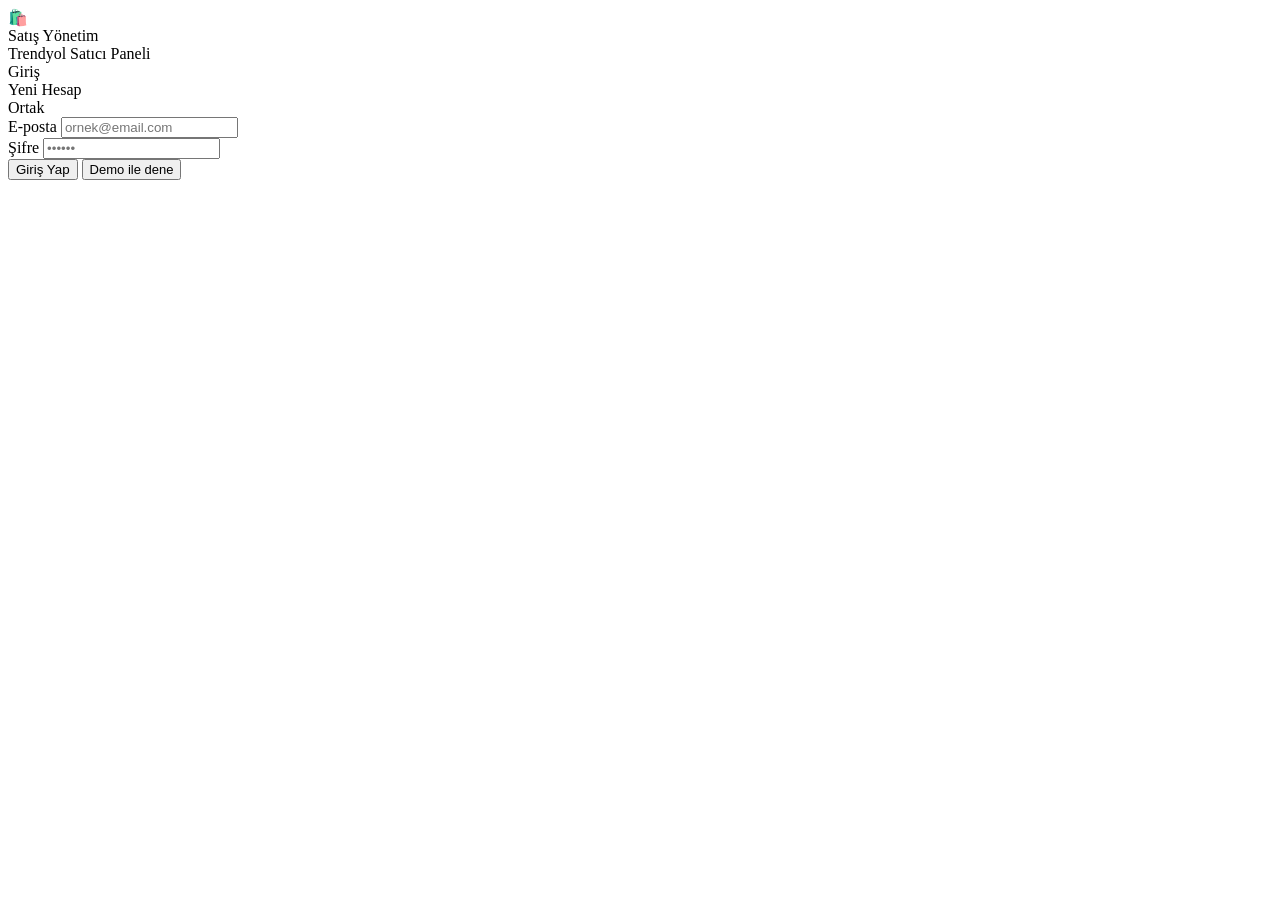
==== index.html @ 61158ddc "Add files via upload" ====
<!DOCTYPE html>
<html lang="tr">
<head>
<meta charset="UTF-8">
<meta name="viewport" content="width=device-width,initial-scale=1,viewport-fit=cover">
<meta name="theme-color" content="#0A0E1A">
<meta name="apple-mobile-web-app-capable" content="yes">
<meta name="apple-mobile-web-app-status-bar-style" content="black-translucent">
<meta name="apple-mobile-web-app-title" content="Satış Yönetim">
<link rel="manifest" href="manifest.json">
<link rel="apple-touch-icon" href="icons/icon-192.png">
<title>Satış Yönetim</title>
<link rel="stylesheet" href="css/app.css">
</head>
<body>

<div class="login-wrap" id="loginWrap">
  <div class="login-logo">
    <div class="login-logo-icon">🛍️</div>
    <div class="login-logo-title">Satış Yönetim</div>
    <div class="login-logo-sub">Trendyol Satıcı Paneli</div>
  </div>

  <div class="login-card">
    <div class="login-tabs">
      <div class="login-tab active" onclick="sekmeAc('giris')">Giriş</div>
      <div class="login-tab" onclick="sekmeAc('kayit')">Yeni Hesap</div>
      <div class="login-tab" onclick="sekmeAc('ortak')">Ortak</div>
    </div>

    <!-- GİRİŞ -->
    <div id="sekme-giris">
      <div class="form-group">
        <label class="form-label">E-posta</label>
        <input class="form-input" type="email" id="giris-email" placeholder="ornek@email.com" autocomplete="email">
      </div>
      <div class="form-group">
        <label class="form-label">Şifre</label>
        <input class="form-input" type="password" id="giris-sifre" placeholder="••••••" autocomplete="current-password">
      </div>
      <div id="giris-hata" class="text-red" style="font-size:13px;margin-bottom:10px;display:none"></div>
      <button class="btn btn-primary btn-full" onclick="girisYap()">Giriş Yap</button>
      <button class="btn btn-ghost btn-full mt-8" style="font-size:13px" onclick="demoGiris()">
        Demo ile dene
      </button>
    </div>

    <!-- KAYIT -->
    <div id="sekme-kayit" style="display:none">
      <div class="form-group">
        <label class="form-label">Adınız</label>
        <input class="form-input" type="text" id="kayit-ad" placeholder="Ad Soyad">
      </div>
      <div class="form-group">
        <label class="form-label">E-posta</label>
        <input class="form-input" type="email" id="kayit-email" placeholder="ornek@email.com">
      </div>
      <div class="form-group">
        <label class="form-label">Şifre</label>
        <input class="form-input" type="password" id="kayit-sifre" placeholder="En az 6 karakter">
      </div>
      <div id="kayit-hata" class="text-red" style="font-size:13px;margin-bottom:10px;display:none"></div>
      <button class="btn btn-primary btn-full" onclick="kayitOl()">Hesap Oluştur</button>
    </div>

    <!-- ORTAK GİRİŞİ -->
    <div id="sekme-ortak" style="display:none">
      <div style="background:var(--blue-l);border:1px solid var(--blue);border-radius:var(--r-md);padding:10px 12px;font-size:12px;color:var(--blue);margin-bottom:14px">
        Ortağınızdan aldığınız 8 haneli kodu girin
      </div>
      <div class="form-group">
        <label class="form-label">Ortak Kodu</label>
        <input class="form-input mono" type="text" id="ortak-kod" placeholder="ABC12345" maxlength="8" style="text-transform:uppercase;letter-spacing:2px">
      </div>
      <div class="form-group">
        <label class="form-label">E-posta</label>
        <input class="form-input" type="email" id="ortak-email" placeholder="ornek@email.com">
      </div>
      <div class="form-group">
        <label class="form-label">Şifre</label>
        <input class="form-input" type="password" id="ortak-sifre" placeholder="En az 6 karakter">
      </div>
      <div id="ortak-hata" class="text-red" style="font-size:13px;margin-bottom:10px;display:none"></div>
      <button class="btn btn-primary btn-full" onclick="ortakGiris()">Bağlan</button>
    </div>
  </div>
</div>

<div class="toast-container" id="toastCont"></div>

<script type="module">
import { auth, demoYukle } from './js/state.js';

window.sekmeAc = (sekme) => {
  ['giris','kayit','ortak'].forEach(s => {
    document.getElementById('sekme-'+s).style.display = s===sekme ? '' : 'none';
  });
  document.querySelectorAll('.login-tab').forEach((t,i) => {
    t.classList.toggle('active', ['giris','kayit','ortak'][i]===sekme);
  });
};

window.girisYap = () => {
  const email = document.getElementById('giris-email').value.trim();
  const sifre = document.getElementById('giris-sifre').value;
  const el = document.getElementById('giris-hata');
  const sonuc = auth.girisYap(email, sifre);
  if (sonuc.hata) { el.textContent = sonuc.hata; el.style.display=''; return; }
  el.style.display = 'none';
  window.location.href = 'pages/dashboard.html';
};

window.kayitOl = () => {
  const ad    = document.getElementById('kayit-ad').value.trim();
  const email = document.getElementById('kayit-email').value.trim();
  const sifre = document.getElementById('kayit-sifre').value;
  const el    = document.getElementById('kayit-hata');
  if (!ad || !email || !sifre) { el.textContent='Tüm alanları doldurun'; el.style.display=''; return; }
  if (sifre.length < 6) { el.textContent='Şifre en az 6 karakter'; el.style.display=''; return; }
  const sonuc = auth.kayitOl(email, sifre, ad);
  if (sonuc.hata) { el.textContent=sonuc.hata; el.style.display=''; return; }
  demoYukle();
  window.location.href = 'pages/dashboard.html';
};

window.ortakGiris = () => {
  const kod   = document.getElementById('ortak-kod').value.trim().toUpperCase();
  const email = document.getElementById('ortak-email').value.trim();
  const sifre = document.getElementById('ortak-sifre').value;
  const el    = document.getElementById('ortak-hata');
  const sonuc = auth.ortakGiris(email, sifre, kod);
  if (sonuc.hata) { el.textContent=sonuc.hata; el.style.display=''; return; }
  window.location.href = 'pages/dashboard.html';
};

window.demoGiris = () => {
  auth.kayitOl('demo@test.com','demo123','Demo Kullanıcı');
  demoYukle();
  window.location.href = 'pages/dashboard.html';
};

// Zaten giriş yapmışsa direkt yönlendir
const o = auth.oturum();
if (o) window.location.href = 'pages/dashboard.html';

// Enter tuşu
document.addEventListener('keydown', e => {
  if (e.key === 'Enter') {
    const aktif = document.querySelector('.login-tab.active')?.textContent;
    if (aktif === 'Giriş') girisYap();
    else if (aktif === 'Yeni Hesap') kayitOl();
    else if (aktif === 'Ortak') ortakGiris();
  }
});
</script>
</body>
</html>
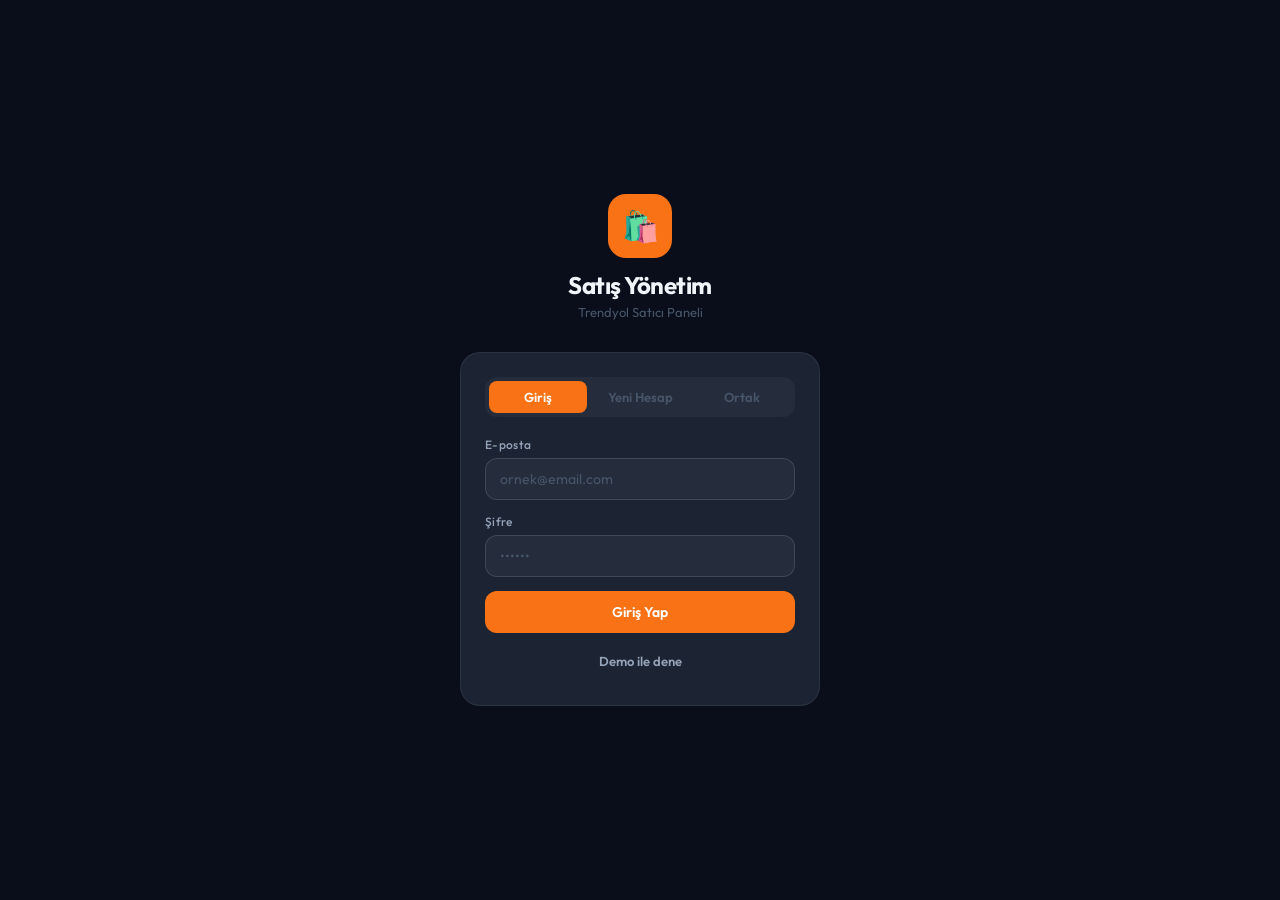
==== commit a736360d: "Add files via upload" ====
--- a/index.html
+++ b/index.html
@@ -10,7 +10,7 @@
 <link rel="manifest" href="manifest.json">
 <link rel="apple-touch-icon" href="icons/icon-192.png">
 <title>Satış Yönetim</title>
-<link rel="stylesheet" href="css/app.css">
+<link rel="stylesheet" href="./app.css">
 </head>
 <body>
 
@@ -89,7 +89,7 @@
 <div class="toast-container" id="toastCont"></div>
 
 <script type="module">
-import { auth, demoYukle } from './js/state.js';
+import { auth, demoYukle } from './state.js';
 
 window.sekmeAc = (sekme) => {
   ['giris','kayit','ortak'].forEach(s => {
@@ -107,7 +107,7 @@
   const sonuc = auth.girisYap(email, sifre);
   if (sonuc.hata) { el.textContent = sonuc.hata; el.style.display=''; return; }
   el.style.display = 'none';
-  window.location.href = 'pages/dashboard.html';
+  window.location.href = 'dashboard.html';
 };
 
 window.kayitOl = () => {
@@ -120,7 +120,7 @@
   const sonuc = auth.kayitOl(email, sifre, ad);
   if (sonuc.hata) { el.textContent=sonuc.hata; el.style.display=''; return; }
   demoYukle();
-  window.location.href = 'pages/dashboard.html';
+  window.location.href = 'dashboard.html';
 };
 
 window.ortakGiris = () => {
@@ -130,18 +130,18 @@
   const el    = document.getElementById('ortak-hata');
   const sonuc = auth.ortakGiris(email, sifre, kod);
   if (sonuc.hata) { el.textContent=sonuc.hata; el.style.display=''; return; }
-  window.location.href = 'pages/dashboard.html';
+  window.location.href = 'dashboard.html';
 };
 
 window.demoGiris = () => {
   auth.kayitOl('demo@test.com','demo123','Demo Kullanıcı');
   demoYukle();
-  window.location.href = 'pages/dashboard.html';
+  window.location.href = 'dashboard.html';
 };
 
 // Zaten giriş yapmışsa direkt yönlendir
 const o = auth.oturum();
-if (o) window.location.href = 'pages/dashboard.html';
+if (o) window.location.href = 'dashboard.html';
 
 // Enter tuşu
 document.addEventListener('keydown', e => {
--- a/app.css
+++ b/app.css
@@ -0,0 +1,733 @@
+/* ── TRENDYOL SATIŞ YÖNETİMİ · app.css ─────────────────────────
+   Mobile-first · Dark theme · PWA-ready
+──────────────────────────────────────────────────────────────── */
+
+@import url('https://fonts.googleapis.com/css2?family=Outfit:wght@300;400;500;600;700&family=JetBrains+Mono:wght@400;500&display=swap');
+
+/* ── TOKENS ─────────────────────────────────────────────────── */
+:root {
+  /* Renkler */
+  --bg0:    #0A0E1A;
+  --bg1:    #111827;
+  --bg2:    #1C2333;
+  --bg3:    #252D3D;
+  --bg4:    #2E3748;
+
+  --accent:     #F97316;  /* turuncu — Trendyol ruhu */
+  --accent-l:   rgba(249,115,22,.12);
+  --accent-dim: #C2610E;
+
+  --green:   #22C55E;
+  --green-l: rgba(34,197,94,.12);
+  --red:     #EF4444;
+  --red-l:   rgba(239,68,68,.12);
+  --blue:    #3B82F6;
+  --blue-l:  rgba(59,130,246,.12);
+  --yellow:  #EAB308;
+  --yellow-l:rgba(234,179,8,.12);
+
+  --t1: #F1F5F9;
+  --t2: #94A3B8;
+  --t3: #475569;
+  --t4: #2E3748;
+
+  --border:  rgba(255,255,255,.07);
+  --border2: rgba(255,255,255,.12);
+
+  /* Tipografi */
+  --font:  'Outfit', sans-serif;
+  --mono:  'JetBrains Mono', monospace;
+
+  /* Boşluk */
+  --r-sm: 8px;
+  --r-md: 12px;
+  --r-lg: 16px;
+  --r-xl: 20px;
+
+  /* Gölge */
+  --shadow-sm: 0 2px 8px rgba(0,0,0,.3);
+  --shadow-md: 0 4px 20px rgba(0,0,0,.4);
+  --shadow-lg: 0 8px 40px rgba(0,0,0,.5);
+
+  /* Nav yüksekliği */
+  --nav-h: 60px;
+  --topbar-h: 56px;
+}
+
+/* ── RESET ───────────────────────────────────────────────────── */
+*, *::before, *::after { box-sizing: border-box; margin: 0; padding: 0; }
+html { font-size: 16px; -webkit-text-size-adjust: 100%; }
+body {
+  font-family: var(--font);
+  background: var(--bg0);
+  color: var(--t1);
+  min-height: 100vh;
+  min-height: 100dvh;
+  overscroll-behavior: none;
+  -webkit-font-smoothing: antialiased;
+}
+button { font-family: var(--font); cursor: pointer; border: none; outline: none; }
+input, select, textarea { font-family: var(--font); outline: none; border: none; }
+a { text-decoration: none; color: inherit; }
+ul { list-style: none; }
+img { display: block; max-width: 100%; }
+
+/* ── SCROLLBAR ───────────────────────────────────────────────── */
+::-webkit-scrollbar { width: 4px; height: 4px; }
+::-webkit-scrollbar-track { background: var(--bg1); }
+::-webkit-scrollbar-thumb { background: var(--bg4); border-radius: 4px; }
+
+/* ── LAYOUT ──────────────────────────────────────────────────── */
+.app-shell {
+  display: flex;
+  flex-direction: column;
+  min-height: 100dvh;
+  max-width: 480px;
+  margin: 0 auto;
+  position: relative;
+}
+
+.topbar {
+  position: sticky;
+  top: 0;
+  z-index: 100;
+  height: var(--topbar-h);
+  background: var(--bg1);
+  border-bottom: 1px solid var(--border);
+  display: flex;
+  align-items: center;
+  padding: 0 16px;
+  gap: 12px;
+}
+.topbar-title {
+  flex: 1;
+  font-size: 17px;
+  font-weight: 600;
+  color: var(--t1);
+}
+.topbar-action {
+  width: 36px; height: 36px;
+  display: flex; align-items: center; justify-content: center;
+  background: var(--bg3);
+  border-radius: var(--r-md);
+  color: var(--t2);
+  font-size: 18px;
+  transition: background .15s;
+}
+.topbar-action:active { background: var(--bg4); }
+
+.page-content {
+  flex: 1;
+  padding: 16px 16px calc(var(--nav-h) + 16px);
+  overflow-y: auto;
+}
+
+/* ── ALT NAV ─────────────────────────────────────────────────── */
+.bottom-nav {
+  position: fixed;
+  bottom: 0; left: 50%;
+  transform: translateX(-50%);
+  width: 100%; max-width: 480px;
+  height: var(--nav-h);
+  background: var(--bg1);
+  border-top: 1px solid var(--border);
+  display: flex;
+  align-items: center;
+  z-index: 200;
+  padding-bottom: env(safe-area-inset-bottom);
+}
+.nav-item {
+  flex: 1;
+  display: flex;
+  flex-direction: column;
+  align-items: center;
+  justify-content: center;
+  gap: 4px;
+  padding: 8px 4px;
+  color: var(--t3);
+  transition: color .15s;
+  position: relative;
+}
+.nav-item.active { color: var(--accent); }
+.nav-item svg { width: 22px; height: 22px; }
+.nav-label { font-size: 10px; font-weight: 500; letter-spacing: .3px; }
+.nav-badge {
+  position: absolute;
+  top: 4px; right: calc(50% - 18px);
+  min-width: 16px; height: 16px;
+  background: var(--red);
+  border-radius: 8px;
+  font-size: 9px;
+  font-weight: 700;
+  color: #fff;
+  display: flex; align-items: center; justify-content: center;
+  padding: 0 4px;
+}
+
+/* ── KARTLAR ─────────────────────────────────────────────────── */
+.card {
+  background: var(--bg2);
+  border: 1px solid var(--border);
+  border-radius: var(--r-lg);
+  padding: 16px;
+}
+.card-header {
+  display: flex;
+  align-items: center;
+  justify-content: space-between;
+  margin-bottom: 14px;
+}
+.card-title {
+  font-size: 13px;
+  font-weight: 600;
+  color: var(--t2);
+  text-transform: uppercase;
+  letter-spacing: .8px;
+}
+
+/* ── ÜRÜN SATIRI ─────────────────────────────────────────────── */
+.urun-row {
+  display: flex;
+  align-items: center;
+  gap: 12px;
+  padding: 12px 0;
+  border-bottom: 1px solid var(--border);
+}
+.urun-row:last-child { border-bottom: none; }
+.urun-avatar {
+  width: 42px; height: 42px;
+  background: var(--bg3);
+  border-radius: var(--r-md);
+  display: flex; align-items: center; justify-content: center;
+  font-size: 18px;
+  flex-shrink: 0;
+}
+.urun-info { flex: 1; min-width: 0; }
+.urun-ad {
+  font-size: 13px;
+  font-weight: 500;
+  color: var(--t1);
+  white-space: nowrap;
+  overflow: hidden;
+  text-overflow: ellipsis;
+}
+.urun-meta {
+  font-size: 11px;
+  color: var(--t3);
+  margin-top: 2px;
+}
+.urun-fiyat {
+  text-align: right;
+  flex-shrink: 0;
+}
+.urun-fiyat-ana {
+  font-size: 15px;
+  font-weight: 700;
+  color: var(--t1);
+  font-family: var(--mono);
+}
+.urun-fiyat-sub {
+  font-size: 10px;
+  color: var(--t3);
+  margin-top: 1px;
+}
+
+/* ── STAT KARTLARI ───────────────────────────────────────────── */
+.stat-grid {
+  display: grid;
+  grid-template-columns: 1fr 1fr;
+  gap: 10px;
+}
+.stat-card {
+  background: var(--bg2);
+  border: 1px solid var(--border);
+  border-radius: var(--r-lg);
+  padding: 14px;
+}
+.stat-label {
+  font-size: 11px;
+  color: var(--t3);
+  font-weight: 500;
+  letter-spacing: .5px;
+  text-transform: uppercase;
+}
+.stat-value {
+  font-size: 22px;
+  font-weight: 700;
+  color: var(--t1);
+  font-family: var(--mono);
+  margin-top: 4px;
+  line-height: 1;
+}
+.stat-value.accent { color: var(--accent); }
+.stat-value.green  { color: var(--green); }
+.stat-value.red    { color: var(--red); }
+.stat-sub {
+  font-size: 11px;
+  color: var(--t3);
+  margin-top: 4px;
+}
+
+/* ── BUTONLAR ────────────────────────────────────────────────── */
+.btn {
+  display: inline-flex;
+  align-items: center;
+  justify-content: center;
+  gap: 8px;
+  padding: 12px 20px;
+  border-radius: var(--r-md);
+  font-size: 14px;
+  font-weight: 600;
+  transition: opacity .15s, transform .1s;
+  cursor: pointer;
+}
+.btn:active { transform: scale(.97); opacity: .85; }
+.btn-primary {
+  background: var(--accent);
+  color: #fff;
+}
+.btn-secondary {
+  background: var(--bg3);
+  color: var(--t1);
+  border: 1px solid var(--border2);
+}
+.btn-ghost {
+  background: transparent;
+  color: var(--t2);
+}
+.btn-danger {
+  background: var(--red-l);
+  color: var(--red);
+}
+.btn-success {
+  background: var(--green-l);
+  color: var(--green);
+}
+.btn-full { width: 100%; }
+.btn-sm { padding: 8px 14px; font-size: 12px; }
+.btn-icon {
+  width: 38px; height: 38px;
+  padding: 0;
+  border-radius: var(--r-md);
+}
+
+/* ── FORMLAR ─────────────────────────────────────────────────── */
+.form-group { margin-bottom: 14px; }
+.form-label {
+  display: block;
+  font-size: 12px;
+  font-weight: 500;
+  color: var(--t2);
+  margin-bottom: 6px;
+  letter-spacing: .3px;
+}
+.form-input {
+  width: 100%;
+  background: var(--bg3);
+  border: 1px solid var(--border2);
+  border-radius: var(--r-md);
+  padding: 11px 14px;
+  font-size: 14px;
+  color: var(--t1);
+  transition: border-color .15s;
+}
+.form-input:focus { border-color: var(--accent); }
+.form-input::placeholder { color: var(--t3); }
+.form-input[type="number"] { font-family: var(--mono); }
+.form-select {
+  width: 100%;
+  background: var(--bg3);
+  border: 1px solid var(--border2);
+  border-radius: var(--r-md);
+  padding: 11px 14px;
+  font-size: 14px;
+  color: var(--t1);
+  appearance: none;
+  cursor: pointer;
+}
+.form-row {
+  display: grid;
+  grid-template-columns: 1fr 1fr;
+  gap: 10px;
+}
+
+/* ── BADGE ───────────────────────────────────────────────────── */
+.badge {
+  display: inline-flex;
+  align-items: center;
+  padding: 3px 8px;
+  border-radius: 6px;
+  font-size: 11px;
+  font-weight: 600;
+}
+.badge-green  { background: var(--green-l);  color: var(--green); }
+.badge-red    { background: var(--red-l);    color: var(--red); }
+.badge-yellow { background: var(--yellow-l); color: var(--yellow); }
+.badge-blue   { background: var(--blue-l);   color: var(--blue); }
+.badge-accent { background: var(--accent-l); color: var(--accent); }
+
+/* ── STOK GÖSTERGESI ─────────────────────────────────────────── */
+.stok-bar {
+  height: 4px;
+  background: var(--bg4);
+  border-radius: 2px;
+  overflow: hidden;
+  margin-top: 6px;
+}
+.stok-bar-fill {
+  height: 100%;
+  border-radius: 2px;
+  transition: width .3s;
+}
+.stok-ok   .stok-bar-fill { background: var(--green); }
+.stok-az   .stok-bar-fill { background: var(--yellow); }
+.stok-bitti .stok-bar-fill { background: var(--red); }
+
+/* ── MODAL ───────────────────────────────────────────────────── */
+.modal-overlay {
+  position: fixed;
+  inset: 0;
+  background: rgba(0,0,0,.7);
+  z-index: 500;
+  display: flex;
+  align-items: flex-end;
+  justify-content: center;
+  opacity: 0;
+  pointer-events: none;
+  transition: opacity .2s;
+}
+.modal-overlay.open {
+  opacity: 1;
+  pointer-events: all;
+}
+.modal-sheet {
+  width: 100%;
+  max-width: 480px;
+  background: var(--bg2);
+  border-radius: 20px 20px 0 0;
+  padding: 20px 20px calc(20px + env(safe-area-inset-bottom));
+  transform: translateY(100%);
+  transition: transform .3s cubic-bezier(.32,.72,0,1);
+  max-height: 90dvh;
+  overflow-y: auto;
+}
+.modal-overlay.open .modal-sheet { transform: translateY(0); }
+.modal-handle {
+  width: 36px; height: 4px;
+  background: var(--bg4);
+  border-radius: 2px;
+  margin: 0 auto 20px;
+}
+.modal-title {
+  font-size: 18px;
+  font-weight: 700;
+  margin-bottom: 20px;
+}
+
+/* ── BOŞ DURUM ───────────────────────────────────────────────── */
+.empty-state {
+  text-align: center;
+  padding: 48px 24px;
+}
+.empty-icon { font-size: 48px; margin-bottom: 12px; opacity: .5; }
+.empty-title { font-size: 16px; font-weight: 600; color: var(--t2); margin-bottom: 6px; }
+.empty-sub { font-size: 13px; color: var(--t3); }
+
+/* ── TOAST ───────────────────────────────────────────────────── */
+.toast-container {
+  position: fixed;
+  top: 16px; left: 50%;
+  transform: translateX(-50%);
+  z-index: 999;
+  display: flex;
+  flex-direction: column;
+  gap: 8px;
+  width: calc(100% - 32px);
+  max-width: 400px;
+  pointer-events: none;
+}
+.toast {
+  background: var(--bg3);
+  border: 1px solid var(--border2);
+  border-radius: var(--r-md);
+  padding: 12px 16px;
+  font-size: 13px;
+  font-weight: 500;
+  display: flex;
+  align-items: center;
+  gap: 10px;
+  box-shadow: var(--shadow-md);
+  animation: toastIn .3s ease;
+}
+.toast.success { border-color: var(--green); color: var(--green); }
+.toast.error   { border-color: var(--red);   color: var(--red); }
+.toast.info    { border-color: var(--blue);  color: var(--blue); }
+@keyframes toastIn {
+  from { opacity: 0; transform: translateY(-12px); }
+  to   { opacity: 1; transform: translateY(0); }
+}
+
+/* ── SEARCH BAR ──────────────────────────────────────────────── */
+.search-bar {
+  display: flex;
+  align-items: center;
+  gap: 10px;
+  background: var(--bg3);
+  border: 1px solid var(--border2);
+  border-radius: var(--r-md);
+  padding: 10px 14px;
+  margin-bottom: 14px;
+}
+.search-bar input {
+  flex: 1;
+  background: transparent;
+  color: var(--t1);
+  font-size: 14px;
+}
+.search-bar input::placeholder { color: var(--t3); }
+
+/* ── SEKMELİ GÖRÜNÜM ─────────────────────────────────────────── */
+.tabs {
+  display: flex;
+  background: var(--bg2);
+  border-radius: var(--r-md);
+  padding: 4px;
+  gap: 4px;
+  margin-bottom: 16px;
+}
+.tab {
+  flex: 1;
+  padding: 8px;
+  text-align: center;
+  font-size: 12px;
+  font-weight: 600;
+  color: var(--t3);
+  border-radius: var(--r-sm);
+  transition: all .15s;
+  cursor: pointer;
+}
+.tab.active {
+  background: var(--bg4);
+  color: var(--t1);
+}
+
+/* ── TOGGLE ──────────────────────────────────────────────────── */
+.toggle-row {
+  display: flex;
+  align-items: center;
+  justify-content: space-between;
+  padding: 12px 0;
+  border-bottom: 1px solid var(--border);
+}
+.toggle-row:last-child { border-bottom: none; }
+.toggle-label { font-size: 14px; color: var(--t1); }
+.toggle-sub { font-size: 11px; color: var(--t3); margin-top: 2px; }
+.toggle {
+  position: relative;
+  width: 44px; height: 24px;
+  flex-shrink: 0;
+}
+.toggle input { opacity: 0; width: 0; height: 0; }
+.toggle-slider {
+  position: absolute;
+  inset: 0;
+  background: var(--bg4);
+  border-radius: 12px;
+  cursor: pointer;
+  transition: background .2s;
+}
+.toggle-slider::after {
+  content: '';
+  position: absolute;
+  left: 3px; top: 3px;
+  width: 18px; height: 18px;
+  background: var(--t2);
+  border-radius: 50%;
+  transition: transform .2s, background .2s;
+}
+.toggle input:checked + .toggle-slider { background: var(--accent); }
+.toggle input:checked + .toggle-slider::after { transform: translateX(20px); background: #fff; }
+
+/* ── HESAP SONUÇ KUTUSU ──────────────────────────────────────── */
+.sonuc-box {
+  background: linear-gradient(135deg, var(--accent-l), transparent);
+  border: 1px solid var(--accent);
+  border-radius: var(--r-lg);
+  padding: 20px;
+  text-align: center;
+}
+.sonuc-label { font-size: 12px; color: var(--t2); font-weight: 500; letter-spacing: .5px; text-transform: uppercase; }
+.sonuc-value {
+  font-size: 36px;
+  font-weight: 700;
+  color: var(--accent);
+  font-family: var(--mono);
+  margin: 8px 0 4px;
+  line-height: 1;
+}
+.sonuc-sub { font-size: 12px; color: var(--t3); }
+
+.detay-grid {
+  display: grid;
+  grid-template-columns: 1fr 1fr;
+  gap: 8px;
+  margin-top: 14px;
+}
+.detay-item {
+  background: var(--bg3);
+  border-radius: var(--r-md);
+  padding: 10px;
+}
+.detay-label { font-size: 10px; color: var(--t3); text-transform: uppercase; letter-spacing: .4px; }
+.detay-value { font-size: 14px; font-weight: 600; color: var(--t1); font-family: var(--mono); margin-top: 3px; }
+
+/* ── YARDIMCILAR ─────────────────────────────────────────────── */
+.divider { height: 1px; background: var(--border); margin: 16px 0; }
+.section-title {
+  font-size: 12px;
+  font-weight: 600;
+  color: var(--t3);
+  text-transform: uppercase;
+  letter-spacing: .8px;
+  margin-bottom: 10px;
+}
+.gap-8  { gap: 8px; }
+.gap-12 { gap: 12px; }
+.gap-16 { gap: 16px; }
+.mt-8  { margin-top: 8px; }
+.mt-12 { margin-top: 12px; }
+.mt-16 { margin-top: 16px; }
+.mt-20 { margin-top: 20px; }
+.mb-8  { margin-bottom: 8px; }
+.mb-12 { margin-bottom: 12px; }
+.mb-16 { margin-bottom: 16px; }
+.flex  { display: flex; }
+.flex-col { flex-direction: column; }
+.items-center { align-items: center; }
+.justify-between { justify-content: space-between; }
+.text-center { text-align: center; }
+.text-right  { text-align: right; }
+.text-muted  { color: var(--t3); }
+.text-accent { color: var(--accent); }
+.text-green  { color: var(--green); }
+.text-red    { color: var(--red); }
+.fw-600 { font-weight: 600; }
+.fw-700 { font-weight: 700; }
+.mono   { font-family: var(--mono); }
+.w-full { width: 100%; }
+
+/* ── LOGIN EKRANI ────────────────────────────────────────────── */
+.login-wrap {
+  min-height: 100dvh;
+  display: flex;
+  flex-direction: column;
+  align-items: center;
+  justify-content: center;
+  padding: 24px;
+  background: var(--bg0);
+}
+.login-logo {
+  text-align: center;
+  margin-bottom: 32px;
+}
+.login-logo-icon {
+  width: 64px; height: 64px;
+  background: var(--accent);
+  border-radius: 18px;
+  display: flex; align-items: center; justify-content: center;
+  font-size: 30px;
+  margin: 0 auto 12px;
+}
+.login-logo-title {
+  font-size: 24px;
+  font-weight: 700;
+  color: var(--t1);
+  letter-spacing: -0.5px;
+}
+.login-logo-sub {
+  font-size: 13px;
+  color: var(--t3);
+  margin-top: 4px;
+}
+.login-card {
+  width: 100%;
+  max-width: 360px;
+  background: var(--bg2);
+  border: 1px solid var(--border);
+  border-radius: 20px;
+  padding: 24px;
+}
+.login-tabs {
+  display: flex;
+  gap: 4px;
+  background: var(--bg3);
+  border-radius: var(--r-md);
+  padding: 4px;
+  margin-bottom: 20px;
+}
+.login-tab {
+  flex: 1;
+  padding: 8px;
+  text-align: center;
+  font-size: 13px;
+  font-weight: 600;
+  color: var(--t3);
+  border-radius: var(--r-sm);
+  cursor: pointer;
+  transition: all .15s;
+}
+.login-tab.active { background: var(--accent); color: #fff; }
+
+/* ── LOADING ─────────────────────────────────────────────────── */
+.spinner {
+  width: 20px; height: 20px;
+  border: 2px solid var(--bg4);
+  border-top-color: var(--accent);
+  border-radius: 50%;
+  animation: spin .6s linear infinite;
+}
+@keyframes spin { to { transform: rotate(360deg); } }
+
+.page-loading {
+  display: flex;
+  flex-direction: column;
+  align-items: center;
+  justify-content: center;
+  min-height: 200px;
+  gap: 12px;
+  color: var(--t3);
+  font-size: 13px;
+}
+
+/* ── STOK UYARI ──────────────────────────────────────────────── */
+.uyari-banner {
+  background: var(--yellow-l);
+  border: 1px solid var(--yellow);
+  border-radius: var(--r-md);
+  padding: 12px 14px;
+  font-size: 13px;
+  color: var(--yellow);
+  display: flex;
+  align-items: center;
+  gap: 10px;
+  margin-bottom: 12px;
+}
+
+/* ── FAB ─────────────────────────────────────────────────────── */
+.fab {
+  position: fixed;
+  bottom: calc(var(--nav-h) + 16px);
+  right: 16px;
+  width: 52px; height: 52px;
+  background: var(--accent);
+  border-radius: 16px;
+  display: flex;
+  align-items: center;
+  justify-content: center;
+  font-size: 24px;
+  color: #fff;
+  box-shadow: 0 4px 20px rgba(249,115,22,.4);
+  z-index: 100;
+  transition: transform .15s;
+}
+.fab:active { transform: scale(.92); }
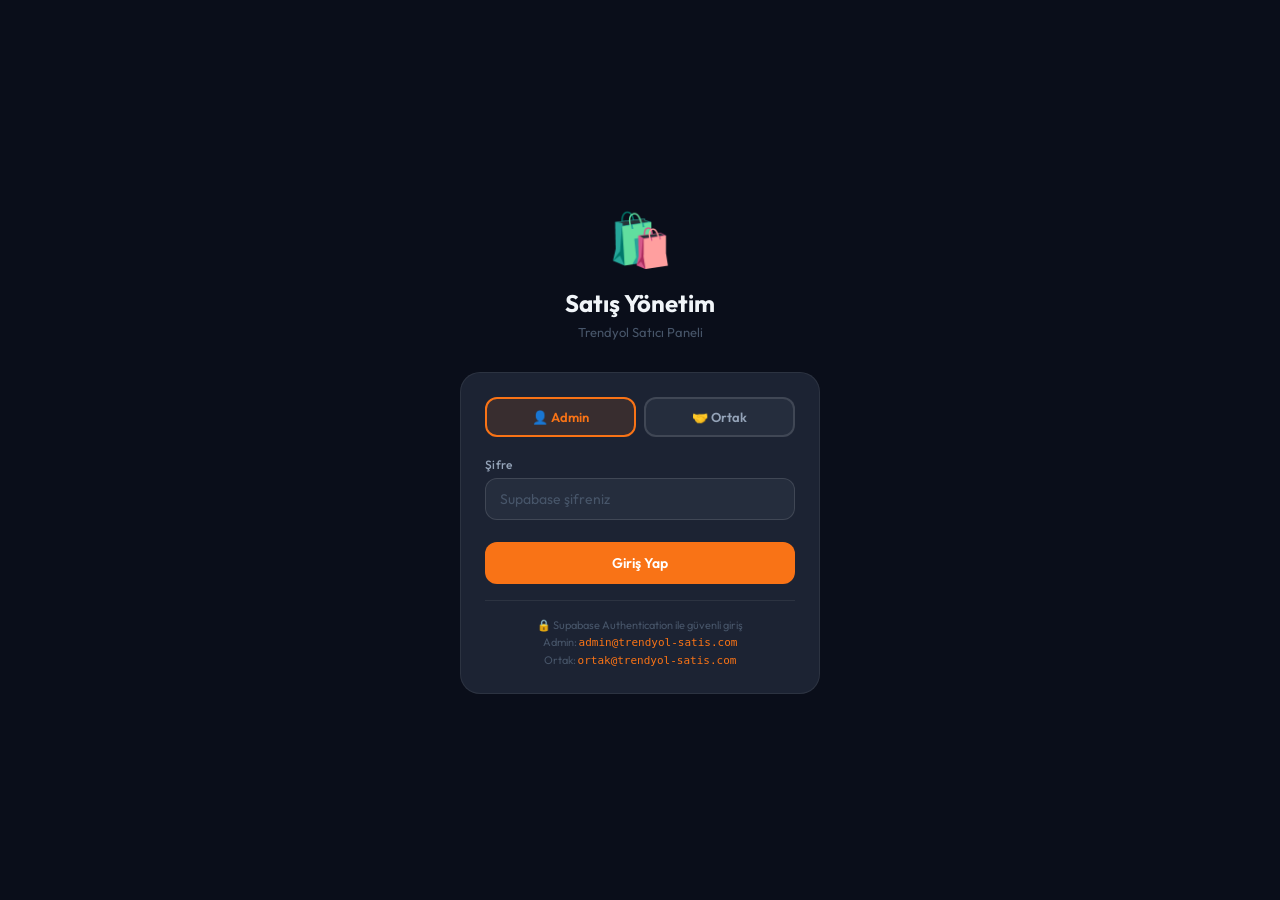
==== commit 7f65a835: "Add files via upload" ====
--- a/index.html
+++ b/index.html
@@ -4,154 +4,110 @@
 <meta charset="UTF-8">
 <meta name="viewport" content="width=device-width,initial-scale=1,viewport-fit=cover">
 <meta name="theme-color" content="#0A0E1A">
-<meta name="apple-mobile-web-app-capable" content="yes">
-<meta name="apple-mobile-web-app-status-bar-style" content="black-translucent">
-<meta name="apple-mobile-web-app-title" content="Satış Yönetim">
-<link rel="manifest" href="manifest.json">
-<link rel="apple-touch-icon" href="icons/icon-192.png">
-<title>Satış Yönetim</title>
+<meta name="mobile-web-app-capable" content="yes">
+<title>Satış Yönetim · Giriş</title>
+<link rel="manifest" href="./manifest.json">
+<link rel="apple-touch-icon" href="./icons/icon-192.png">
 <link rel="stylesheet" href="./app.css">
+<style>
+.giris-wrap{min-height:100dvh;display:flex;flex-direction:column;align-items:center;justify-content:center;padding:32px 20px;background:var(--bg0)}
+.giris-logo{font-size:52px;margin-bottom:16px}
+.giris-baslik{font-size:24px;font-weight:700;color:var(--t1);margin-bottom:6px;text-align:center}
+.giris-alt{font-size:13px;color:var(--t3);margin-bottom:32px;text-align:center}
+.giris-kart{width:100%;max-width:360px;background:var(--bg2);border:1px solid var(--border);border-radius:var(--r-xl);padding:24px}
+.giris-hata{background:var(--red-l);border:1px solid var(--red);border-radius:var(--r-md);padding:10px 14px;font-size:13px;color:var(--red);margin-bottom:16px;display:none;text-align:center}
+.kul-sec{display:flex;gap:8px;margin-bottom:20px}
+.kul-btn{flex:1;padding:10px;border-radius:var(--r-md);border:2px solid var(--border2);background:var(--bg3);color:var(--t2);font-size:13px;font-weight:600;cursor:pointer;text-align:center;transition:.2s}
+.kul-btn.active{border-color:var(--accent);color:var(--accent);background:var(--accent-l)}
+.giris-spinner{display:none;text-align:center;padding:8px;font-size:13px;color:var(--t3)}
+</style>
 </head>
 <body>
+<div class="giris-wrap">
+  <div class="giris-logo">🛍️</div>
+  <div class="giris-baslik">Satış Yönetim</div>
+  <div class="giris-alt">Trendyol Satıcı Paneli</div>
 
-<div class="login-wrap" id="loginWrap">
-  <div class="login-logo">
-    <div class="login-logo-icon">🛍️</div>
-    <div class="login-logo-title">Satış Yönetim</div>
-    <div class="login-logo-sub">Trendyol Satıcı Paneli</div>
-  </div>
-
-  <div class="login-card">
-    <div class="login-tabs">
-      <div class="login-tab active" onclick="sekmeAc('giris')">Giriş</div>
-      <div class="login-tab" onclick="sekmeAc('kayit')">Yeni Hesap</div>
-      <div class="login-tab" onclick="sekmeAc('ortak')">Ortak</div>
+  <div class="giris-kart">
+    <div class="kul-sec">
+      <div class="kul-btn active" id="btn-admin" onclick="kulSec('admin')">👤 Admin</div>
+      <div class="kul-btn" id="btn-ortak" onclick="kulSec('ortak')">🤝 Ortak</div>
     </div>
 
-    <!-- GİRİŞ -->
-    <div id="sekme-giris">
-      <div class="form-group">
-        <label class="form-label">E-posta</label>
-        <input class="form-input" type="email" id="giris-email" placeholder="ornek@email.com" autocomplete="email">
-      </div>
-      <div class="form-group">
-        <label class="form-label">Şifre</label>
-        <input class="form-input" type="password" id="giris-sifre" placeholder="••••••" autocomplete="current-password">
-      </div>
-      <div id="giris-hata" class="text-red" style="font-size:13px;margin-bottom:10px;display:none"></div>
-      <button class="btn btn-primary btn-full" onclick="girisYap()">Giriş Yap</button>
-      <button class="btn btn-ghost btn-full mt-8" style="font-size:13px" onclick="demoGiris()">
-        Demo ile dene
-      </button>
+    <div id="giris-hata" class="giris-hata"></div>
+
+    <div class="form-group">
+      <label class="form-label">Şifre</label>
+      <input class="form-input" type="password" id="giris-sifre"
+        placeholder="Supabase şifreniz"
+        onkeydown="if(event.key==='Enter')girisYap()">
     </div>
 
-    <!-- KAYIT -->
-    <div id="sekme-kayit" style="display:none">
-      <div class="form-group">
-        <label class="form-label">Adınız</label>
-        <input class="form-input" type="text" id="kayit-ad" placeholder="Ad Soyad">
-      </div>
-      <div class="form-group">
-        <label class="form-label">E-posta</label>
-        <input class="form-input" type="email" id="kayit-email" placeholder="ornek@email.com">
-      </div>
-      <div class="form-group">
-        <label class="form-label">Şifre</label>
-        <input class="form-input" type="password" id="kayit-sifre" placeholder="En az 6 karakter">
-      </div>
-      <div id="kayit-hata" class="text-red" style="font-size:13px;margin-bottom:10px;display:none"></div>
-      <button class="btn btn-primary btn-full" onclick="kayitOl()">Hesap Oluştur</button>
-    </div>
+    <div class="giris-spinner" id="giris-spinner">⏳ Giriş yapılıyor…</div>
+    <button class="btn btn-primary btn-full mt-8" id="giris-btn" onclick="girisYap()">Giriş Yap</button>
 
-    <!-- ORTAK GİRİŞİ -->
-    <div id="sekme-ortak" style="display:none">
-      <div style="background:var(--blue-l);border:1px solid var(--blue);border-radius:var(--r-md);padding:10px 12px;font-size:12px;color:var(--blue);margin-bottom:14px">
-        Ortağınızdan aldığınız 8 haneli kodu girin
-      </div>
-      <div class="form-group">
-        <label class="form-label">Ortak Kodu</label>
-        <input class="form-input mono" type="text" id="ortak-kod" placeholder="ABC12345" maxlength="8" style="text-transform:uppercase;letter-spacing:2px">
-      </div>
-      <div class="form-group">
-        <label class="form-label">E-posta</label>
-        <input class="form-input" type="email" id="ortak-email" placeholder="ornek@email.com">
-      </div>
-      <div class="form-group">
-        <label class="form-label">Şifre</label>
-        <input class="form-input" type="password" id="ortak-sifre" placeholder="En az 6 karakter">
-      </div>
-      <div id="ortak-hata" class="text-red" style="font-size:13px;margin-bottom:10px;display:none"></div>
-      <button class="btn btn-primary btn-full" onclick="ortakGiris()">Bağlan</button>
+    <div style="margin-top:16px;padding-top:16px;border-top:1px solid var(--border);font-size:11px;color:var(--t3);text-align:center;line-height:1.6">
+      🔒 Supabase Authentication ile güvenli giriş<br>
+      Admin: <code style="color:var(--accent)">admin@trendyol-satis.com</code><br>
+      Ortak: <code style="color:var(--accent)">ortak@trendyol-satis.com</code>
     </div>
   </div>
 </div>
 
-<div class="toast-container" id="toastCont"></div>
+<script type="module">
+import { sbAuth } from './supabase.js';
 
-<script type="module">
-import { auth, demoYukle } from './state.js';
-
-window.sekmeAc = (sekme) => {
-  ['giris','kayit','ortak'].forEach(s => {
-    document.getElementById('sekme-'+s).style.display = s===sekme ? '' : 'none';
-  });
-  document.querySelectorAll('.login-tab').forEach((t,i) => {
-    t.classList.toggle('active', ['giris','kayit','ortak'][i]===sekme);
-  });
+// Email → kullanıcı tipi mapping
+const EMAILS = {
+  admin: 'admin@trendyol-satis.com',
+  ortak: 'ortak@trendyol-satis.com',
 };
 
-window.girisYap = () => {
-  const email = document.getElementById('giris-email').value.trim();
-  const sifre = document.getElementById('giris-sifre').value;
-  const el = document.getElementById('giris-hata');
-  const sonuc = auth.girisYap(email, sifre);
-  if (sonuc.hata) { el.textContent = sonuc.hata; el.style.display=''; return; }
-  el.style.display = 'none';
-  window.location.href = 'dashboard.html';
+// Zaten giriş yapılmışsa yönlendir
+if(sbAuth.oturum()?.token) {
+  window.location.href = './dashboard.html';
+}
+
+let secili = 'admin';
+
+window.kulSec = (k) => {
+  secili = k;
+  document.getElementById('btn-admin').classList.toggle('active', k==='admin');
+  document.getElementById('btn-ortak').classList.toggle('active', k==='ortak');
+  document.getElementById('giris-sifre').value = '';
+  document.getElementById('giris-hata').style.display = 'none';
 };
 
-window.kayitOl = () => {
-  const ad    = document.getElementById('kayit-ad').value.trim();
-  const email = document.getElementById('kayit-email').value.trim();
-  const sifre = document.getElementById('kayit-sifre').value;
-  const el    = document.getElementById('kayit-hata');
-  if (!ad || !email || !sifre) { el.textContent='Tüm alanları doldurun'; el.style.display=''; return; }
-  if (sifre.length < 6) { el.textContent='Şifre en az 6 karakter'; el.style.display=''; return; }
-  const sonuc = auth.kayitOl(email, sifre, ad);
-  if (sonuc.hata) { el.textContent=sonuc.hata; el.style.display=''; return; }
-  demoYukle();
-  window.location.href = 'dashboard.html';
+window.girisYap = async () => {
+  const sifre = document.getElementById('giris-sifre').value.trim();
+  const hataEl = document.getElementById('giris-hata');
+  const btn = document.getElementById('giris-btn');
+  const spinner = document.getElementById('giris-spinner');
+
+  if(!sifre) {
+    hataEl.textContent = 'Şifre giriniz';
+    hataEl.style.display = '';
+    return;
+  }
+
+  btn.disabled = true;
+  spinner.style.display = '';
+  hataEl.style.display = 'none';
+
+  const sonuc = await sbAuth.girisYap(EMAILS[secili], sifre);
+
+  btn.disabled = false;
+  spinner.style.display = 'none';
+
+  if(sonuc.ok) {
+    window.location.href = './dashboard.html';
+  } else {
+    hataEl.textContent = sonuc.hata || 'Hatalı şifre';
+    hataEl.style.display = '';
+    document.getElementById('giris-sifre').value = '';
+    document.getElementById('giris-sifre').focus();
+  }
 };
-
-window.ortakGiris = () => {
-  const kod   = document.getElementById('ortak-kod').value.trim().toUpperCase();
-  const email = document.getElementById('ortak-email').value.trim();
-  const sifre = document.getElementById('ortak-sifre').value;
-  const el    = document.getElementById('ortak-hata');
-  const sonuc = auth.ortakGiris(email, sifre, kod);
-  if (sonuc.hata) { el.textContent=sonuc.hata; el.style.display=''; return; }
-  window.location.href = 'dashboard.html';
-};
-
-window.demoGiris = () => {
-  auth.kayitOl('demo@test.com','demo123','Demo Kullanıcı');
-  demoYukle();
-  window.location.href = 'dashboard.html';
-};
-
-// Zaten giriş yapmışsa direkt yönlendir
-const o = auth.oturum();
-if (o) window.location.href = 'dashboard.html';
-
-// Enter tuşu
-document.addEventListener('keydown', e => {
-  if (e.key === 'Enter') {
-    const aktif = document.querySelector('.login-tab.active')?.textContent;
-    if (aktif === 'Giriş') girisYap();
-    else if (aktif === 'Yeni Hesap') kayitOl();
-    else if (aktif === 'Ortak') ortakGiris();
-  }
-});
 </script>
 </body>
 </html>
--- a/app.css
+++ b/app.css
@@ -149,7 +149,7 @@
   position: relative;
 }
 .nav-item.active { color: var(--accent); }
-.nav-item svg { width: 22px; height: 22px; }
+.nav-item svg { width: 20px; height: 20px; }
 .nav-label { font-size: 10px; font-weight: 500; letter-spacing: .3px; }
 .nav-badge {
   position: absolute;
@@ -731,3 +731,70 @@
   transition: transform .15s;
 }
 .fab:active { transform: scale(.92); }
+
+/* ── ARANILIR DROPDOWN ───────────────────────────────────────── */
+.searchable-wrap { position:relative; }
+.searchable-input {
+  width:100%; background:var(--bg3); border:1px solid var(--border2);
+  border-radius:var(--r-md); padding:11px 14px; font-size:14px;
+  color:var(--t1); cursor:pointer;
+}
+.searchable-input:focus { border-color:var(--accent); outline:none; }
+.searchable-dropdown {
+  position:absolute; top:calc(100% + 4px); left:0; right:0; z-index:300;
+  background:var(--bg2); border:1px solid var(--border2);
+  border-radius:var(--r-md); max-height:220px; overflow-y:auto;
+  box-shadow:var(--shadow-md); display:none;
+}
+.searchable-dropdown.open { display:block; }
+.searchable-search {
+  padding:10px 12px; border-bottom:1px solid var(--border);
+}
+.searchable-search input {
+  width:100%; background:var(--bg3); border:1px solid var(--border2);
+  border-radius:var(--r-sm); padding:7px 10px; font-size:13px; color:var(--t1);
+}
+.searchable-option {
+  padding:10px 14px; font-size:13px; color:var(--t1);
+  cursor:pointer; border-bottom:1px solid var(--border); transition:background .1s;
+}
+.searchable-option:hover { background:var(--bg3); }
+.searchable-option:last-child { border-bottom:none; }
+.searchable-option .opt-sub { font-size:11px; color:var(--t3); margin-top:2px; }
+.searchable-none { padding:12px 14px; font-size:13px; color:var(--t3); text-align:center; }
+
+/* ── ÜRÜN KARTI (oluşturulmuş ürünler) ──────────────────────── */
+.urun-kart {
+  background:var(--bg2); border:1px solid var(--border);
+  border-radius:var(--r-lg); padding:14px; margin-bottom:10px;
+}
+.urun-kart-header {
+  display:flex; align-items:flex-start; gap:10px; margin-bottom:10px;
+}
+.urun-kart-ikon {
+  width:40px; height:40px; background:var(--bg3); border-radius:var(--r-md);
+  display:flex; align-items:center; justify-content:center;
+  font-size:18px; flex-shrink:0;
+}
+.urun-kart-bilgi { flex:1; min-width:0; }
+.urun-kart-ad {
+  font-size:14px; font-weight:600; color:var(--t1);
+  white-space:nowrap; overflow:hidden; text-overflow:ellipsis;
+}
+.urun-kart-meta { font-size:11px; color:var(--t3); margin-top:3px; }
+.urun-kart-fiyatlar {
+  display:grid; grid-template-columns:1fr 1fr; gap:8px; margin-bottom:10px;
+}
+.urun-kart-fiyat-item { background:var(--bg3); border-radius:var(--r-md); padding:8px 10px; }
+.urun-kart-fiyat-label { font-size:10px; color:var(--t3); text-transform:uppercase; letter-spacing:.4px; }
+.urun-kart-fiyat-val { font-size:15px; font-weight:700; font-family:var(--mono); margin-top:2px; }
+.kar-badge {
+  display:inline-flex; align-items:center; gap:6px;
+  padding:6px 10px; border-radius:var(--r-md); font-size:12px; font-weight:600;
+  width:100%; justify-content:space-between; margin-bottom:8px;
+}
+.kar-badge.kar  { background:var(--green-l); color:var(--green); border:1px solid var(--green); }
+.kar-badge.zarar{ background:var(--red-l);   color:var(--red);   border:1px solid var(--red); }
+.urun-kart-actions {
+  display:flex; gap:6px;
+}
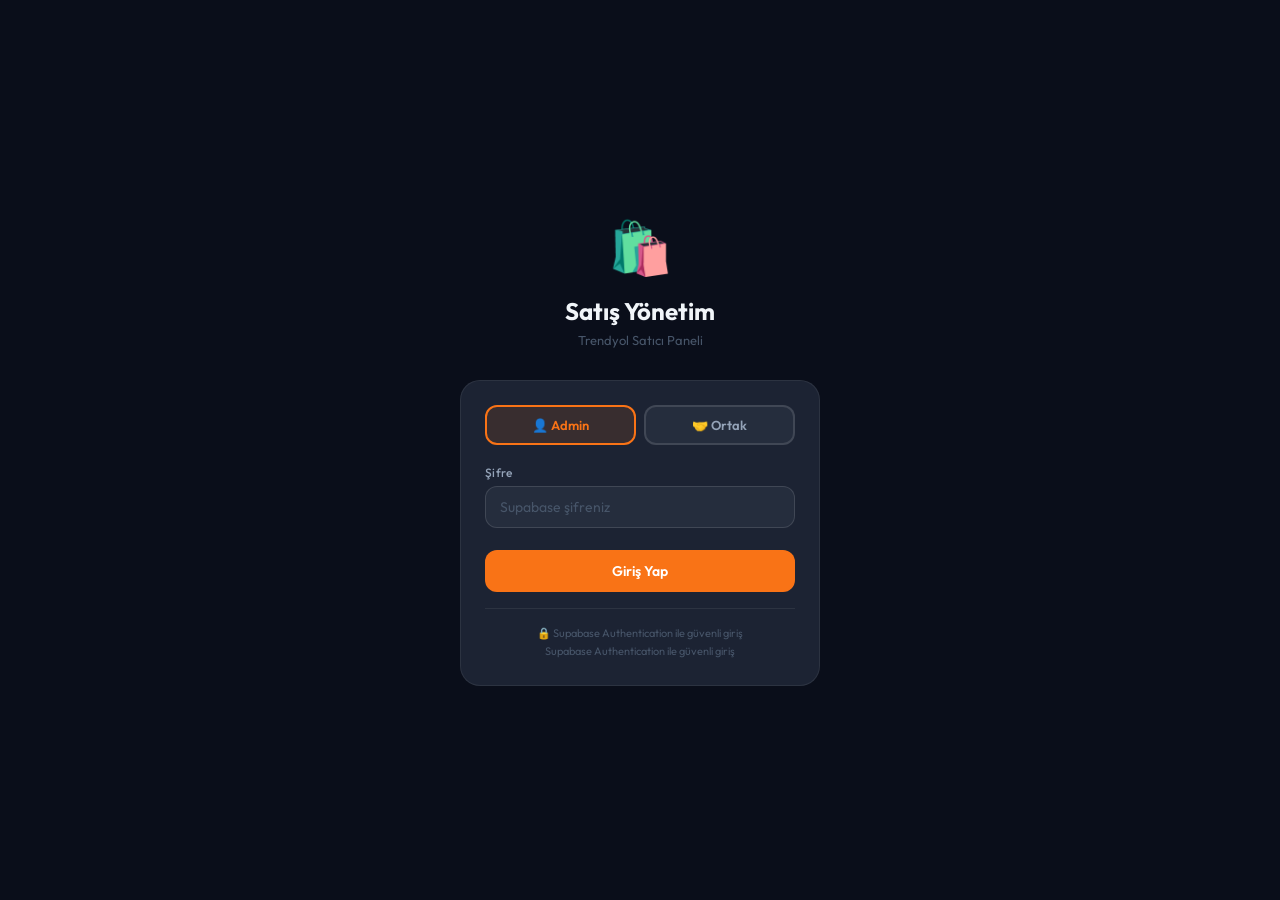
==== commit 7c5ef959: "Add files via upload" ====
--- a/index.html
+++ b/index.html
@@ -48,8 +48,7 @@
 
     <div style="margin-top:16px;padding-top:16px;border-top:1px solid var(--border);font-size:11px;color:var(--t3);text-align:center;line-height:1.6">
       🔒 Supabase Authentication ile güvenli giriş<br>
-      Admin: <code style="color:var(--accent)">admin@trendyol-satis.com</code><br>
-      Ortak: <code style="color:var(--accent)">ortak@trendyol-satis.com</code>
+      Supabase Authentication ile güvenli giriş
     </div>
   </div>
 </div>
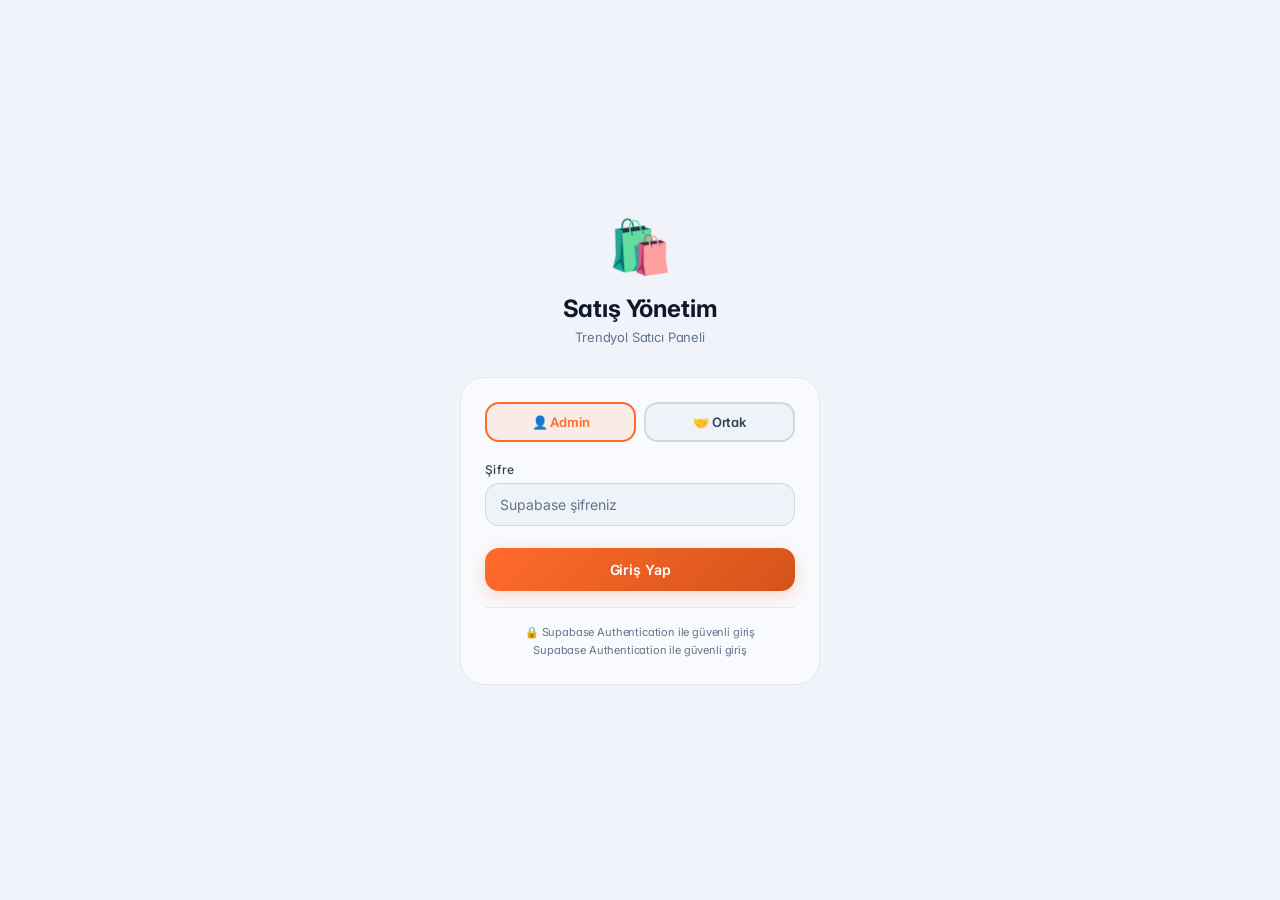
==== commit bf55f960: "Finans modülü tamamlandı, kombo siparişler ve UI optimize edildi, Claude AI fatura okuma iyileştiril" ====
--- a/index.html
+++ b/index.html
@@ -55,6 +55,7 @@
 
 <script type="module">
 import { sbAuth } from './supabase.js';
+import { logDB } from './state.js';
 
 // Email → kullanıcı tipi mapping
 const EMAILS = {
@@ -99,6 +100,7 @@
   spinner.style.display = 'none';
 
   if(sonuc.ok) {
+    logDB.ekle('giris', `${secili} olarak giriş yapıldı`);
     window.location.href = './dashboard.html';
   } else {
     hataEl.textContent = sonuc.hata || 'Hatalı şifre';
--- a/app.css
+++ b/app.css
@@ -1,57 +1,69 @@
 /* ── TRENDYOL SATIŞ YÖNETİMİ · app.css ─────────────────────────
-   Mobile-first · Dark theme · PWA-ready
+   Mobile-first · Light theme · PWA-ready
 ──────────────────────────────────────────────────────────────── */
 
-@import url('https://fonts.googleapis.com/css2?family=Outfit:wght@300;400;500;600;700&family=JetBrains+Mono:wght@400;500&display=swap');
+@import url('https://fonts.googleapis.com/css2?family=Inter:wght@300;400;500;600;700;800&family=JetBrains+Mono:wght@400;500;600&display=swap');
 
 /* ── TOKENS ─────────────────────────────────────────────────── */
 :root {
-  /* Renkler */
-  --bg0:    #0A0E1A;
-  --bg1:    #111827;
-  --bg2:    #1C2333;
-  --bg3:    #252D3D;
-  --bg4:    #2E3748;
-
-  --accent:     #F97316;  /* turuncu — Trendyol ruhu */
-  --accent-l:   rgba(249,115,22,.12);
-  --accent-dim: #C2610E;
-
-  --green:   #22C55E;
-  --green-l: rgba(34,197,94,.12);
-  --red:     #EF4444;
-  --red-l:   rgba(239,68,68,.12);
-  --blue:    #3B82F6;
-  --blue-l:  rgba(59,130,246,.12);
-  --yellow:  #EAB308;
-  --yellow-l:rgba(234,179,8,.12);
-
-  --t1: #F1F5F9;
-  --t2: #94A3B8;
-  --t3: #475569;
-  --t4: #2E3748;
-
-  --border:  rgba(255,255,255,.07);
-  --border2: rgba(255,255,255,.12);
+  /* Renkler — açık palet */
+  --bg0:    #F0F4FA;
+  --bg1:    #FFFFFF;
+  --bg2:    #F8FAFD;
+  --bg3:    #EEF2F9;
+  --bg4:    #E4EAF5;
+  --bg5:    #D8E1F0;
+
+  --accent:      #FF6B2B;  /* Trendyol turuncu */
+  --accent-l:    rgba(255,107,43,.10);
+  --accent-dim:  #D4531A;
+  --accent-glow: rgba(255,107,43,.18);
+
+  --green:    #059669;
+  --green-l:  rgba(5,150,105,.10);
+  --green-dim:#047857;
+  --red:      #E11D48;
+  --red-l:    rgba(225,29,72,.10);
+  --blue:     #4F46E5;
+  --blue-l:   rgba(79,70,229,.10);
+  --purple:   #7C3AED;
+  --purple-l: rgba(124,58,237,.10);
+  --yellow:   #D97706;
+  --yellow-l: rgba(217,119,6,.10);
+  --cyan:     #0891B2;
+  --cyan-l:   rgba(8,145,178,.10);
+
+  --t1: #0F172A;
+  --t2: #334155;
+  --t3: #64748B;
+  --t4: #94A3B8;
+
+  --border:  rgba(0,0,0,.07);
+  --border2: rgba(0,0,0,.11);
+  --border3: rgba(0,0,0,.16);
 
   /* Tipografi */
-  --font:  'Outfit', sans-serif;
-  --mono:  'JetBrains Mono', monospace;
-
-  /* Boşluk */
-  --r-sm: 8px;
-  --r-md: 12px;
-  --r-lg: 16px;
-  --r-xl: 20px;
-
-  /* Gölge */
-  --shadow-sm: 0 2px 8px rgba(0,0,0,.3);
-  --shadow-md: 0 4px 20px rgba(0,0,0,.4);
-  --shadow-lg: 0 8px 40px rgba(0,0,0,.5);
+  --font:  'Inter', system-ui, -apple-system, sans-serif;
+  --mono:  'JetBrains Mono', 'Fira Code', monospace;
+
+  /* Radius */
+  --r-xs: 6px;
+  --r-sm: 10px;
+  --r-md: 14px;
+  --r-lg: 18px;
+  --r-xl: 24px;
+  --r-2xl:32px;
+
+  /* Gölge — hafif */
+  --shadow-sm: 0 1px 3px rgba(0,0,0,.08), 0 1px 2px rgba(0,0,0,.05);
+  --shadow-md: 0 4px 12px rgba(0,0,0,.10), 0 1px 3px rgba(0,0,0,.06);
+  --shadow-lg: 0 8px 24px rgba(0,0,0,.12), 0 2px 6px rgba(0,0,0,.07);
+  --shadow-accent: 0 4px 16px rgba(255,107,43,.25);
+  --shadow-green:  0 4px 16px rgba(5,150,105,.20);
 
   /* Nav yüksekliği */
-  --nav-h: 60px;
-  --topbar-h: 56px;
+  --nav-h:     64px;
+  --topbar-h:  60px;
 }
 
 /* ── RESET ───────────────────────────────────────────────────── */
@@ -65,6 +77,9 @@
   min-height: 100dvh;
   overscroll-behavior: none;
   -webkit-font-smoothing: antialiased;
+  -moz-osx-font-smoothing: grayscale;
+  font-feature-settings: 'cv02','cv03','cv04','cv11';
+  letter-spacing: -0.01em;
 }
 button { font-family: var(--font); cursor: pointer; border: none; outline: none; }
 input, select, textarea { font-family: var(--font); outline: none; border: none; }
@@ -92,7 +107,9 @@
   top: 0;
   z-index: 100;
   height: var(--topbar-h);
-  background: var(--bg1);
+  background: rgba(14,20,32,.85);
+  backdrop-filter: blur(20px) saturate(1.8);
+  -webkit-backdrop-filter: blur(20px) saturate(1.8);
   border-bottom: 1px solid var(--border);
   display: flex;
   align-items: center;
@@ -102,19 +119,21 @@
 .topbar-title {
   flex: 1;
   font-size: 17px;
-  font-weight: 600;
-  color: var(--t1);
+  font-weight: 700;
+  color: var(--t1);
+  letter-spacing: -0.02em;
 }
 .topbar-action {
-  width: 36px; height: 36px;
+  width: 38px; height: 38px;
   display: flex; align-items: center; justify-content: center;
   background: var(--bg3);
   border-radius: var(--r-md);
   color: var(--t2);
-  font-size: 18px;
-  transition: background .15s;
-}
-.topbar-action:active { background: var(--bg4); }
+  font-size: 17px;
+  transition: background .15s, transform .1s;
+  cursor: pointer;
+}
+.topbar-action:active { background: var(--bg4); transform: scale(.93); }
 
 .page-content {
   flex: 1;
@@ -129,7 +148,9 @@
   transform: translateX(-50%);
   width: 100%; max-width: 480px;
   height: var(--nav-h);
-  background: var(--bg1);
+  background: rgba(14,20,32,.92);
+  backdrop-filter: blur(24px) saturate(1.8);
+  -webkit-backdrop-filter: blur(24px) saturate(1.8);
   border-top: 1px solid var(--border);
   display: flex;
   align-items: center;
@@ -142,15 +163,17 @@
   flex-direction: column;
   align-items: center;
   justify-content: center;
-  gap: 4px;
-  padding: 8px 4px;
-  color: var(--t3);
-  transition: color .15s;
+  gap: 3px;
+  padding: 8px 2px;
+  color: var(--t3);
+  transition: color .2s;
   position: relative;
 }
 .nav-item.active { color: var(--accent); }
-.nav-item svg { width: 20px; height: 20px; }
-.nav-label { font-size: 10px; font-weight: 500; letter-spacing: .3px; }
+.nav-item.active svg { filter: drop-shadow(0 0 6px var(--accent-glow)); }
+.nav-item svg { width: 20px; height: 20px; transition: transform .15s; }
+.nav-item:active svg { transform: scale(.87); }
+.nav-label { font-size: 9.5px; font-weight: 600; letter-spacing: .2px; }
 .nav-badge {
   position: absolute;
   top: 4px; right: calc(50% - 18px);
@@ -170,6 +193,7 @@
   border: 1px solid var(--border);
   border-radius: var(--r-lg);
   padding: 16px;
+  box-shadow: var(--shadow-sm);
 }
 .card-header {
   display: flex;
@@ -178,11 +202,11 @@
   margin-bottom: 14px;
 }
 .card-title {
-  font-size: 13px;
-  font-weight: 600;
-  color: var(--t2);
+  font-size: 11.5px;
+  font-weight: 700;
+  color: var(--t3);
   text-transform: uppercase;
-  letter-spacing: .8px;
+  letter-spacing: 1px;
 }
 
 /* ── ÜRÜN SATIRI ─────────────────────────────────────────────── */
@@ -190,31 +214,35 @@
   display: flex;
   align-items: center;
   gap: 12px;
-  padding: 12px 0;
+  padding: 13px 0;
   border-bottom: 1px solid var(--border);
+  transition: background .15s;
 }
 .urun-row:last-child { border-bottom: none; }
 .urun-avatar {
-  width: 42px; height: 42px;
+  width: 44px; height: 44px;
   background: var(--bg3);
   border-radius: var(--r-md);
   display: flex; align-items: center; justify-content: center;
-  font-size: 18px;
+  font-size: 20px;
   flex-shrink: 0;
+  border: 1px solid var(--border);
 }
 .urun-info { flex: 1; min-width: 0; }
 .urun-ad {
-  font-size: 13px;
-  font-weight: 500;
+  font-size: 13.5px;
+  font-weight: 600;
   color: var(--t1);
   white-space: nowrap;
   overflow: hidden;
   text-overflow: ellipsis;
+  letter-spacing: -0.01em;
 }
 .urun-meta {
   font-size: 11px;
   color: var(--t3);
-  margin-top: 2px;
+  margin-top: 3px;
+  font-weight: 500;
 }
 .urun-fiyat {
   text-align: right;
@@ -242,30 +270,35 @@
   background: var(--bg2);
   border: 1px solid var(--border);
   border-radius: var(--r-lg);
-  padding: 14px;
-}
+  padding: 16px 14px;
+  box-shadow: var(--shadow-sm);
+  transition: border-color .2s;
+}
+.stat-card:hover { border-color: var(--border2); }
 .stat-label {
-  font-size: 11px;
-  color: var(--t3);
-  font-weight: 500;
-  letter-spacing: .5px;
+  font-size: 10.5px;
+  color: var(--t3);
+  font-weight: 600;
+  letter-spacing: .7px;
   text-transform: uppercase;
 }
 .stat-value {
-  font-size: 22px;
-  font-weight: 700;
+  font-size: 24px;
+  font-weight: 800;
   color: var(--t1);
   font-family: var(--mono);
-  margin-top: 4px;
+  margin-top: 6px;
   line-height: 1;
-}
-.stat-value.accent { color: var(--accent); }
-.stat-value.green  { color: var(--green); }
+  letter-spacing: -0.03em;
+}
+.stat-value.accent { color: var(--accent); text-shadow: 0 0 24px var(--accent-glow); }
+.stat-value.green  { color: var(--green);  text-shadow: 0 0 20px rgba(16,185,129,.2); }
 .stat-value.red    { color: var(--red); }
 .stat-sub {
   font-size: 11px;
   color: var(--t3);
-  margin-top: 4px;
+  margin-top: 5px;
+  font-weight: 500;
 }
 
 /* ── BUTONLAR ────────────────────────────────────────────────── */
@@ -274,23 +307,27 @@
   align-items: center;
   justify-content: center;
   gap: 8px;
-  padding: 12px 20px;
+  padding: 13px 20px;
   border-radius: var(--r-md);
   font-size: 14px;
   font-weight: 600;
-  transition: opacity .15s, transform .1s;
+  transition: opacity .15s, transform .12s, box-shadow .15s;
   cursor: pointer;
-}
-.btn:active { transform: scale(.97); opacity: .85; }
+  letter-spacing: -0.01em;
+}
+.btn:active { transform: scale(.96); opacity: .88; }
 .btn-primary {
-  background: var(--accent);
+  background: linear-gradient(135deg, var(--accent) 0%, var(--accent-dim) 100%);
   color: #fff;
-}
+  box-shadow: var(--shadow-accent);
+}
+.btn-primary:hover { box-shadow: 0 6px 28px rgba(255,107,43,.4); }
 .btn-secondary {
   background: var(--bg3);
   color: var(--t1);
   border: 1px solid var(--border2);
 }
+.btn-secondary:hover { background: var(--bg4); border-color: var(--border3); }
 .btn-ghost {
   background: transparent;
   color: var(--t2);
@@ -298,10 +335,12 @@
 .btn-danger {
   background: var(--red-l);
   color: var(--red);
+  border: 1px solid rgba(244,63,94,.2);
 }
 .btn-success {
   background: var(--green-l);
   color: var(--green);
+  border: 1px solid rgba(16,185,129,.2);
 }
 .btn-full { width: 100%; }
 .btn-sm { padding: 8px 14px; font-size: 12px; }
@@ -326,24 +365,36 @@
   background: var(--bg3);
   border: 1px solid var(--border2);
   border-radius: var(--r-md);
-  padding: 11px 14px;
+  padding: 12px 14px;
   font-size: 14px;
   color: var(--t1);
-  transition: border-color .15s;
-}
-.form-input:focus { border-color: var(--accent); }
+  transition: border-color .2s, box-shadow .2s, background .2s;
+}
+.form-input:focus {
+  border-color: var(--accent);
+  background: var(--bg4);
+  box-shadow: 0 0 0 3px rgba(255,107,43,.12);
+  outline: none;
+}
 .form-input::placeholder { color: var(--t3); }
-.form-input[type="number"] { font-family: var(--mono); }
+.form-input[type="number"] { font-family: var(--mono); font-weight: 500; }
 .form-select {
   width: 100%;
   background: var(--bg3);
   border: 1px solid var(--border2);
   border-radius: var(--r-md);
-  padding: 11px 14px;
+  padding: 12px 14px;
   font-size: 14px;
   color: var(--t1);
   appearance: none;
   cursor: pointer;
+  transition: border-color .2s, background .2s;
+}
+.form-select:focus {
+  border-color: var(--accent);
+  background: var(--bg4);
+  box-shadow: 0 0 0 3px rgba(255,107,43,.12);
+  outline: none;
 }
 .form-row {
   display: grid;
@@ -355,16 +406,17 @@
 .badge {
   display: inline-flex;
   align-items: center;
-  padding: 3px 8px;
-  border-radius: 6px;
+  padding: 3px 9px;
+  border-radius: 20px;
   font-size: 11px;
-  font-weight: 600;
-}
-.badge-green  { background: var(--green-l);  color: var(--green); }
-.badge-red    { background: var(--red-l);    color: var(--red); }
-.badge-yellow { background: var(--yellow-l); color: var(--yellow); }
-.badge-blue   { background: var(--blue-l);   color: var(--blue); }
-.badge-accent { background: var(--accent-l); color: var(--accent); }
+  font-weight: 700;
+  letter-spacing: .2px;
+}
+.badge-green  { background: var(--green-l);  color: var(--green);  border: 1px solid rgba(16,185,129,.2); }
+.badge-red    { background: var(--red-l);    color: var(--red);    border: 1px solid rgba(244,63,94,.2); }
+.badge-yellow { background: var(--yellow-l); color: var(--yellow); border: 1px solid rgba(245,158,11,.2); }
+.badge-blue   { background: var(--blue-l);   color: #818CF8;       border: 1px solid rgba(99,102,241,.2); }
+.badge-accent { background: var(--accent-l); color: var(--accent); border: 1px solid rgba(255,107,43,.2); }
 
 /* ── STOK GÖSTERGESI ─────────────────────────────────────────── */
 .stok-bar {
@@ -447,24 +499,26 @@
   pointer-events: none;
 }
 .toast {
-  background: var(--bg3);
+  background: rgba(20,27,45,.95);
   border: 1px solid var(--border2);
   border-radius: var(--r-md);
-  padding: 12px 16px;
+  padding: 13px 16px;
   font-size: 13px;
   font-weight: 500;
   display: flex;
   align-items: center;
   gap: 10px;
-  box-shadow: var(--shadow-md);
-  animation: toastIn .3s ease;
-}
-.toast.success { border-color: var(--green); color: var(--green); }
-.toast.error   { border-color: var(--red);   color: var(--red); }
-.toast.info    { border-color: var(--blue);  color: var(--blue); }
+  box-shadow: var(--shadow-lg);
+  animation: toastIn .25s cubic-bezier(.34,1.56,.64,1);
+  backdrop-filter: blur(16px);
+  -webkit-backdrop-filter: blur(16px);
+}
+.toast.success { border-color: rgba(16,185,129,.4); color: var(--green); background: rgba(16,185,129,.08); }
+.toast.error   { border-color: rgba(244,63,94,.4);  color: var(--red);   background: rgba(244,63,94,.08); }
+.toast.info    { border-color: rgba(99,102,241,.4); color: #818CF8;      background: rgba(99,102,241,.08); }
 @keyframes toastIn {
-  from { opacity: 0; transform: translateY(-12px); }
-  to   { opacity: 1; transform: translateY(0); }
+  from { opacity: 0; transform: translateY(-16px) scale(.95); }
+  to   { opacity: 1; transform: translateY(0) scale(1); }
 }
 
 /* ── SEARCH BAR ──────────────────────────────────────────────── */
@@ -489,26 +543,29 @@
 /* ── SEKMELİ GÖRÜNÜM ─────────────────────────────────────────── */
 .tabs {
   display: flex;
-  background: var(--bg2);
+  background: var(--bg1);
   border-radius: var(--r-md);
   padding: 4px;
-  gap: 4px;
+  gap: 3px;
   margin-bottom: 16px;
+  border: 1px solid var(--border);
 }
 .tab {
   flex: 1;
-  padding: 8px;
+  padding: 9px 8px;
   text-align: center;
-  font-size: 12px;
+  font-size: 12.5px;
   font-weight: 600;
   color: var(--t3);
   border-radius: var(--r-sm);
-  transition: all .15s;
+  transition: all .18s;
   cursor: pointer;
+  letter-spacing: -0.01em;
 }
 .tab.active {
   background: var(--bg4);
   color: var(--t1);
+  box-shadow: 0 1px 4px rgba(0,0,0,.3);
 }
 
 /* ── TOGGLE ──────────────────────────────────────────────────── */
@@ -550,22 +607,25 @@
 
 /* ── HESAP SONUÇ KUTUSU ──────────────────────────────────────── */
 .sonuc-box {
-  background: linear-gradient(135deg, var(--accent-l), transparent);
-  border: 1px solid var(--accent);
+  background: linear-gradient(135deg, rgba(255,107,43,.1) 0%, rgba(255,107,43,.03) 100%);
+  border: 1px solid rgba(255,107,43,.35);
   border-radius: var(--r-lg);
-  padding: 20px;
+  padding: 24px 20px;
   text-align: center;
-}
-.sonuc-label { font-size: 12px; color: var(--t2); font-weight: 500; letter-spacing: .5px; text-transform: uppercase; }
+  box-shadow: 0 0 40px rgba(255,107,43,.08);
+}
+.sonuc-label { font-size: 11px; color: var(--t3); font-weight: 700; letter-spacing: .8px; text-transform: uppercase; }
 .sonuc-value {
-  font-size: 36px;
-  font-weight: 700;
+  font-size: 40px;
+  font-weight: 800;
   color: var(--accent);
   font-family: var(--mono);
-  margin: 8px 0 4px;
+  margin: 10px 0 4px;
   line-height: 1;
-}
-.sonuc-sub { font-size: 12px; color: var(--t3); }
+  letter-spacing: -0.03em;
+  text-shadow: 0 0 30px var(--accent-glow);
+}
+.sonuc-sub { font-size: 12px; color: var(--t3); font-weight: 500; }
 
 .detay-grid {
   display: grid;
